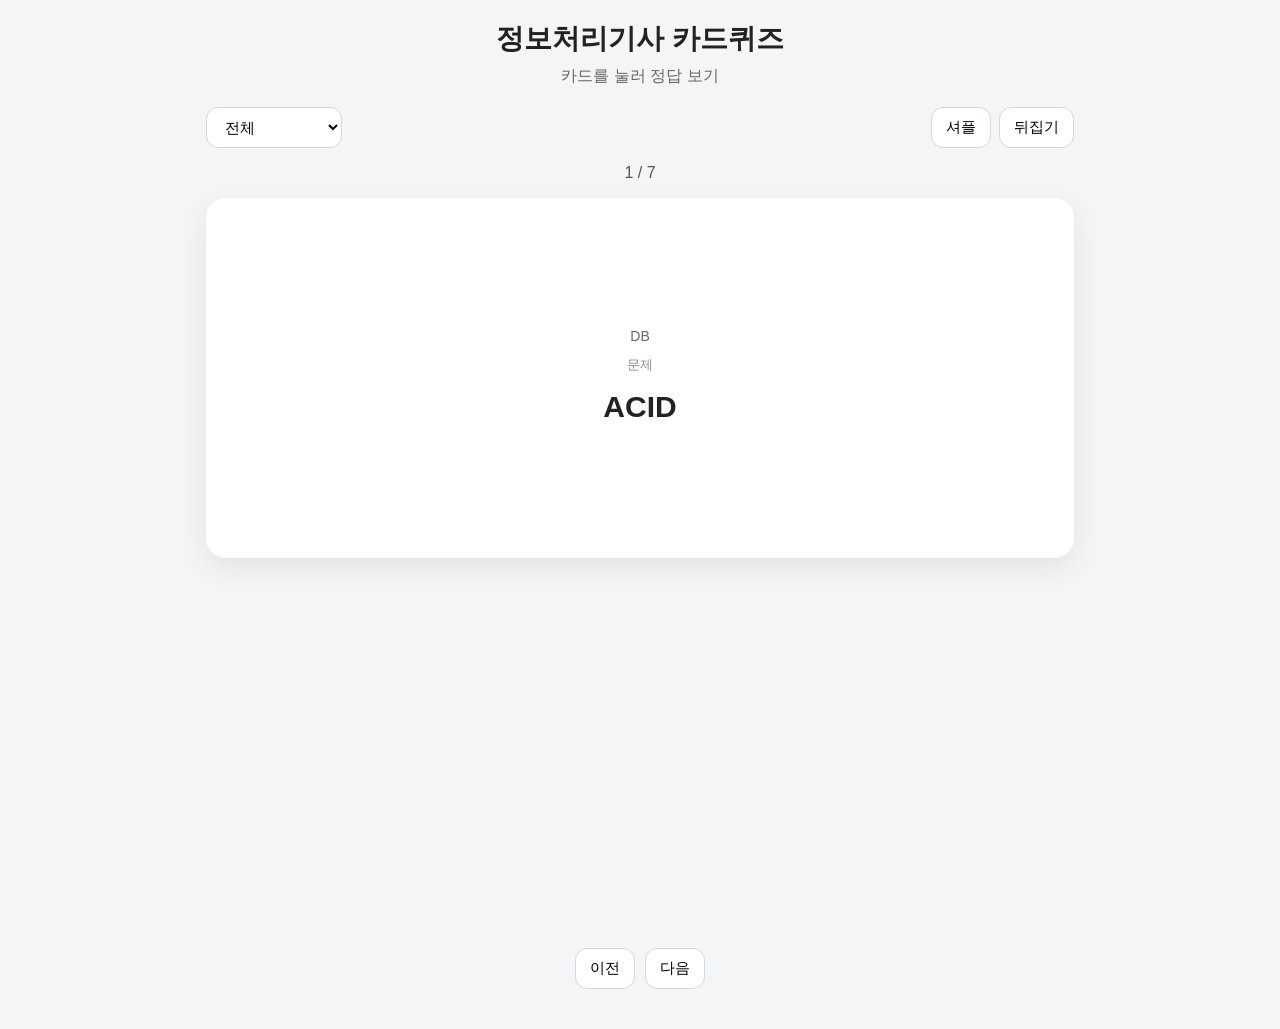
==== index.html @ 66d06553 "Initial commit" ====
<!DOCTYPE html>
<html lang="ko">
<head>
  <meta charset="UTF-8" />
  <meta name="viewport" content="width=device-width, initial-scale=1.0" />
  <title>정보처리기사 카드퀴즈</title>
  <link rel="stylesheet" href="style.css" />
</head>
<body>
<div class="app">
  <header class="header">
    <h1>정보처리기사 카드퀴즈</h1>
    <p>카드를 눌러 정답 보기</p>
  </header>

  <section class="toolbar">
    <select id="subjectFilter">
      <option value="전체">전체</option>
    </select>

    <div class="toolbar-buttons">
      <button id="shuffleBtn">셔플</button>
      <button id="flipBtn">뒤집기</button>
    </div>
  </section>

  <section class="status">
    <span id="cardInfo">0 / 0</span>
  </section>

  <section class="card-section">
    <div class="flashcard" id="flashCard">
      <div class="card-face card-front">
        <div class="card-subject" id="frontSubject">과목</div>
        <div class="card-label">문제</div>
        <div class="card-text" id="frontText">카드를 불러오는 중입니다</div>
      </div>

      <div class="card-face card-back">
        <div class="card-subject">정답</div>
        <div class="card-label">답</div>
        <div class="card-text" id="backText">잠시만 기다려주세요</div>
      </div>
    </div>
  </section>

  <section class="controls">
    <button id="prevBtn">이전</button>
    <button id="nextBtn">다음</button>
  </section>
</div>

<script src="app.js"></script>
</body>
</html>
---- style.css ----
* {
  box-sizing: border-box;
}

body {
  margin: 0;
  font-family: Arial, sans-serif;
  background: #f3f5f7;
  color: #222;
}

.app {
  width: 100%;
  max-width: 900px;
  margin: 0 auto;
  padding: 20px 16px 40px;
}

.header {
  text-align: center;
  margin-bottom: 20px;
}

.header h1 {
  margin: 0 0 8px;
  font-size: 28px;
}

.header p {
  margin: 0;
  color: #666;
}

.toolbar {
  display: flex;
  justify-content: space-between;
  gap: 12px;
  flex-wrap: wrap;
  margin-bottom: 16px;
}

.toolbar-buttons {
  display: flex;
  gap: 8px;
  flex-wrap: wrap;
}

select,
button {
  border: 1px solid #d0d7de;
  background: #fff;
  border-radius: 12px;
  padding: 10px 14px;
  font-size: 15px;
  cursor: pointer;
}

button:hover,
select:hover {
  background: #f9fafb;
}

.status {
  text-align: center;
  margin-bottom: 16px;
  color: #555;
}

.card-section {
  perspective: 1000px;
}

.flashcard {
  position: relative;
  width: 100%;
  min-height: 360px;
  transform-style: preserve-3d;
  transition: transform 0.5s;
  cursor: pointer;
}

.flashcard.flipped {
  transform: rotateY(180deg);
}

.card-face {
  position: absolute;
  inset: 0;
  backface-visibility: hidden;
  border-radius: 20px;
  padding: 24px;
  background: #fff;
  box-shadow: 0 10px 30px rgba(0, 0, 0, 0.08);
  display: flex;
  flex-direction: column;
  justify-content: center;
  align-items: center;
  text-align: center;
}

.card-back {
  transform: rotateY(180deg);
  background: #fffbe8;
}

.card-subject {
  font-size: 14px;
  color: #666;
  margin-bottom: 12px;
}

.card-label {
  font-size: 13px;
  color: #888;
  margin-bottom: 10px;
}

.card-text {
  font-size: 30px;
  font-weight: bold;
  line-height: 1.5;
  white-space: pre-line;
  word-break: keep-all;
}

.controls {
  display: flex;
  justify-content: center;
  gap: 10px;
  margin-top: 390px;
  flex-wrap: wrap;
}

/* 태블릿 */
@media (max-width: 768px) {
  .header h1 {
    font-size: 24px;
  }

  .flashcard {
    min-height: 320px;
  }

  .card-text {
    font-size: 24px;
  }

  .controls {
    margin-top: 350px;
  }
}

/* 모바일 */
@media (max-width: 480px) {
  .app {
    padding: 16px 12px 30px;
  }

  .toolbar {
    flex-direction: column;
  }

  .toolbar-buttons {
    width: 100%;
  }

  .toolbar-buttons button,
  select {
    width: 100%;
  }

  .flashcard {
    min-height: 280px;
  }

  .card-face {
    padding: 18px;
  }

  .card-text {
    font-size: 20px;
  }

  .controls {
    margin-top: 310px;
  }

  .controls button {
    flex: 1;
    min-width: 120px;
  }
}
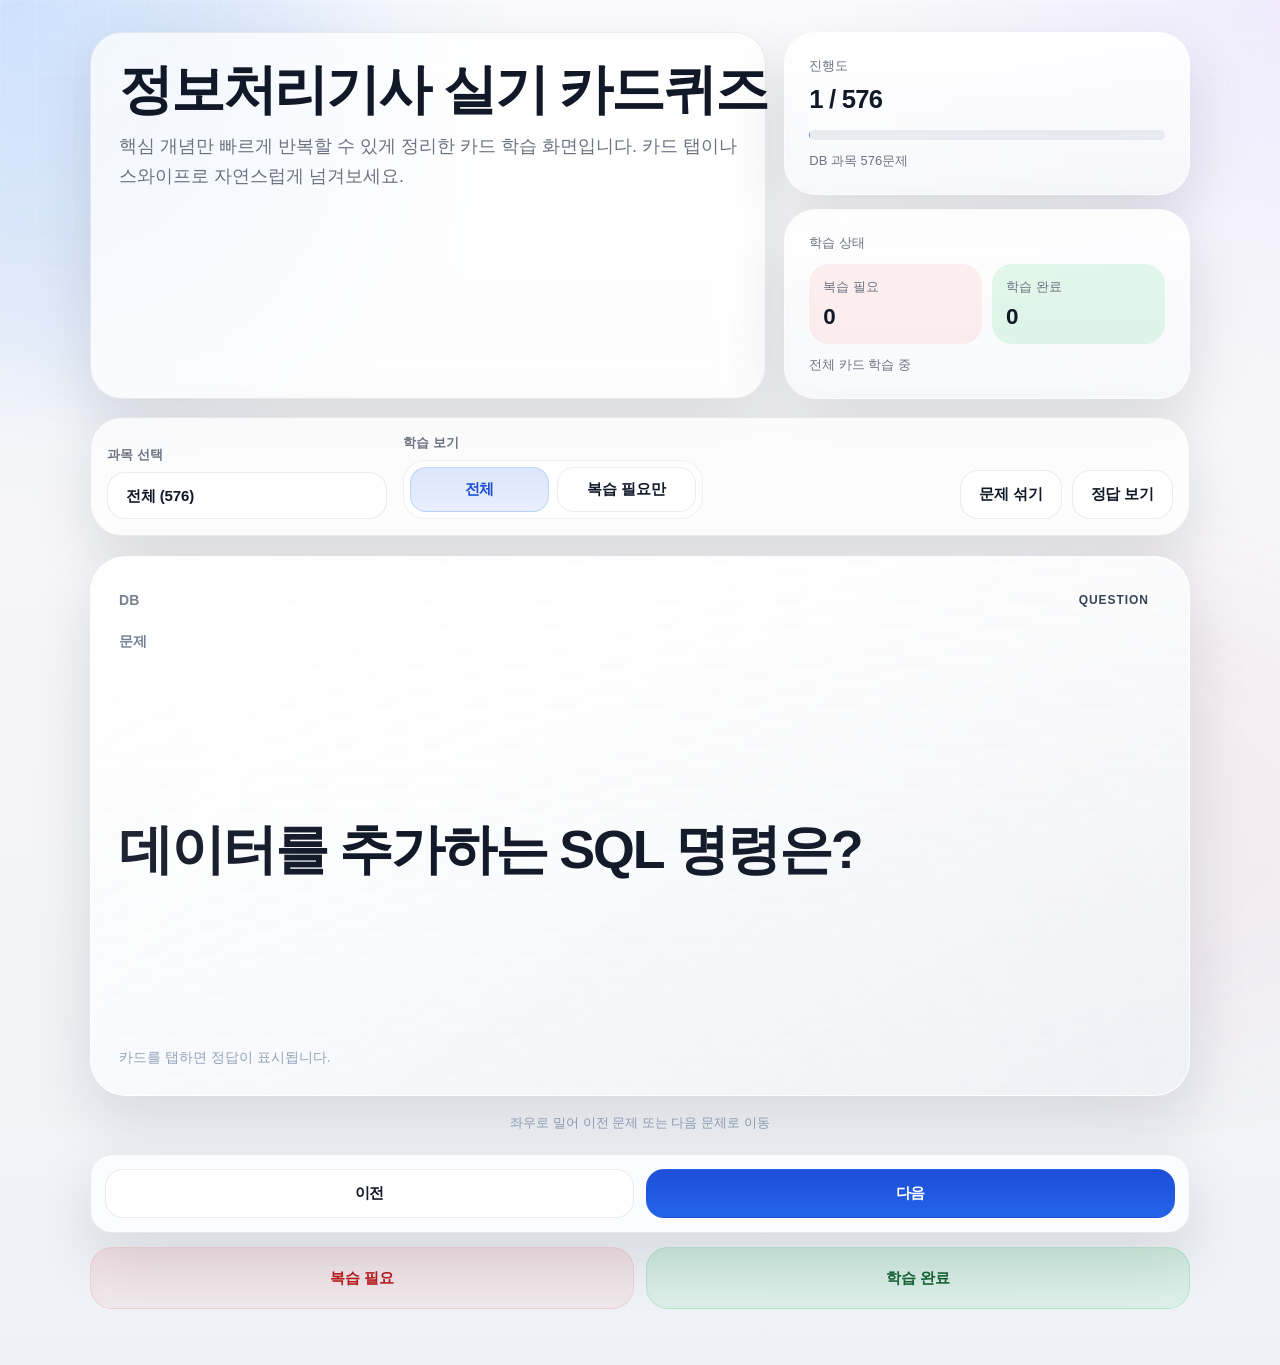
==== commit 70ee9188: "정보처리기사 실기 카드퀴즈 UI 개선 및 과목별 학습 데이터 추가 - 카드형 학습 UI를 태블릿/모바일 중심으로 리디자인 - 진행도, 복습 필요/학습 완료, 학습 보기 전환 기능 " ====
--- a/index.html
+++ b/index.html
@@ -3,53 +3,126 @@
 <head>
   <meta charset="UTF-8" />
   <meta name="viewport" content="width=device-width, initial-scale=1.0" />
-  <title>정보처리기사 카드퀴즈</title>
-  <link rel="stylesheet" href="style.css" />
+  <meta name="description" content="정보처리기사 실기 이론을 과목별 퀴즈카드로 반복 학습하는 개인용 암기 앱입니다. DB, 네트워크/OS, SW개발, SW설계, 보안/신기술 카드를 빠르게 넘기며 복습할 수 있습니다." />
+  <meta name="robots" content="index, follow" />
+  <meta name="format-detection" content="telephone=no" />
+  <meta name="theme-color" content="#f5f5f7" />
+  <meta property="og:locale" content="ko_KR" />
+  <meta property="og:type" content="website" />
+  <meta property="og:title" content="정보처리기사 실기 카드퀴즈" />
+  <meta property="og:description" content="정보처리기사 실기 이론을 과목별 퀴즈카드로 반복 학습하는 개인용 암기 앱입니다." />
+  <meta property="og:image" content="icon.png" />
+  <meta property="og:image:alt" content="정보처리기사 실기 카드퀴즈 아이콘" />
+  <meta name="twitter:card" content="summary" />
+  <meta name="twitter:title" content="정보처리기사 실기 카드퀴즈" />
+  <meta name="twitter:description" content="과목별 퀴즈카드로 정보처리기사 실기 이론을 반복 학습하는 암기 앱" />
+  <meta name="twitter:image" content="icon.png" />
+  <title>정보처리기사 실기 카드퀴즈</title>
+  <link rel="icon" href="icon.svg" type="image/svg+xml" />
+  <link rel="shortcut icon" href="favicon.ico" />
+  <link rel="apple-touch-icon" href="icon.png" />
+  <link rel="manifest" href="site.webmanifest" />
+  <link rel="stylesheet" href="css/style.css" />
 </head>
 <body>
-<div class="app">
-  <header class="header">
-    <h1>정보처리기사 카드퀴즈</h1>
-    <p>카드를 눌러 정답 보기</p>
-  </header>
+  <div class="page-glow page-glow-left" aria-hidden="true"></div>
+  <div class="page-glow page-glow-right" aria-hidden="true"></div>
 
-  <section class="toolbar">
-    <select id="subjectFilter">
-      <option value="전체">전체</option>
-    </select>
+  <div class="app-shell">
+    <div class="app">
+      <header class="hero">
+        <div class="hero-copy">
+          <h1>정보처리기사 실기 카드퀴즈</h1>
+          <p>핵심 개념만 빠르게 반복할 수 있게 정리한 카드 학습 화면입니다. 카드 탭이나 스와이프로 자연스럽게 넘겨보세요.</p>
+        </div>
 
-    <div class="toolbar-buttons">
-      <button id="shuffleBtn">셔플</button>
-      <button id="flipBtn">뒤집기</button>
+        <div class="hero-meta">
+          <div class="meta-card">
+            <span class="meta-label">진행도</span>
+            <strong id="cardInfo" aria-live="polite">0 / 0</strong>
+            <div class="progress-track" aria-hidden="true">
+              <div class="progress-fill" id="progressFill"></div>
+            </div>
+            <span class="meta-footnote" id="progressText" aria-live="polite">카드를 불러오는 중</span>
+          </div>
+          <div class="meta-card meta-card-stats">
+            <span class="meta-label">학습 상태</span>
+            <div class="stat-row">
+              <div class="stat-pill stat-pill-review">
+                <span>복습 필요</span>
+                <strong id="reviewCount">0</strong>
+              </div>
+              <div class="stat-pill stat-pill-known">
+                <span>학습 완료</span>
+                <strong id="knownCount">0</strong>
+              </div>
+            </div>
+            <span class="meta-footnote" id="studyModeText" aria-live="polite">전체 카드 학습 중</span>
+          </div>
+        </div>
+      </header>
+
+      <section class="toolbar-panel">
+        <div class="toolbar">
+          <label class="field">
+            <span class="field-label">과목 선택</span>
+            <select id="subjectFilter" aria-label="과목 선택">
+              <option value="전체">전체</option>
+            </select>
+          </label>
+
+          <div class="field field-mode">
+            <span class="field-label">학습 보기</span>
+            <div class="mode-switch" id="modeSwitch">
+              <button class="mode-btn is-active" type="button" data-mode="all" aria-pressed="true">전체</button>
+              <button class="mode-btn" type="button" data-mode="review" aria-pressed="false">복습 필요만</button>
+            </div>
+          </div>
+
+          <div class="toolbar-buttons">
+            <button id="shuffleBtn" type="button">문제 섞기</button>
+            <button id="flipBtn" type="button" aria-pressed="false">정답 보기</button>
+          </div>
+        </div>
+      </section>
+
+      <section class="card-section">
+        <div class="flashcard" id="flashCard" tabindex="0" aria-label="퀴즈 카드">
+          <div class="card-face card-front">
+            <div class="card-topline">
+              <div class="card-subject" id="frontSubject">과목</div>
+              <div class="card-chip">Question</div>
+            </div>
+            <div class="card-label">문제</div>
+            <div class="card-text" id="frontText">카드를 불러오는 중입니다</div>
+            <div class="card-hint">카드를 탭하면 정답이 표시됩니다.</div>
+          </div>
+
+          <div class="card-face card-back">
+            <div class="card-topline">
+              <div class="card-subject">정답 확인</div>
+              <div class="card-chip">Answer</div>
+            </div>
+            <div class="card-label">답</div>
+            <div class="card-text" id="backText">잠시만 기다려주세요</div>
+            <div class="card-hint">다시 탭하면 문제로 돌아갑니다.</div>
+          </div>
+        </div>
+        <div class="gesture-hint">좌우로 밀어 이전 문제 또는 다음 문제로 이동</div>
+      </section>
+
+      <section class="controls">
+        <button id="prevBtn" type="button">이전</button>
+        <button id="nextBtn" type="button">다음</button>
+      </section>
+
+      <section class="study-actions" aria-label="학습 상태 저장">
+        <button id="reviewBtn" class="study-btn study-btn-review" type="button">복습 필요</button>
+        <button id="knownBtn" class="study-btn study-btn-known" type="button">학습 완료</button>
+      </section>
     </div>
-  </section>
+  </div>
 
-  <section class="status">
-    <span id="cardInfo">0 / 0</span>
-  </section>
-
-  <section class="card-section">
-    <div class="flashcard" id="flashCard">
-      <div class="card-face card-front">
-        <div class="card-subject" id="frontSubject">과목</div>
-        <div class="card-label">문제</div>
-        <div class="card-text" id="frontText">카드를 불러오는 중입니다</div>
-      </div>
-
-      <div class="card-face card-back">
-        <div class="card-subject">정답</div>
-        <div class="card-label">답</div>
-        <div class="card-text" id="backText">잠시만 기다려주세요</div>
-      </div>
-    </div>
-  </section>
-
-  <section class="controls">
-    <button id="prevBtn">이전</button>
-    <button id="nextBtn">다음</button>
-  </section>
-</div>
-
-<script src="app.js"></script>
+  <script src="js/app.js"></script>
 </body>
 </html>
--- a/css/style.css
+++ b/css/style.css
@@ -0,0 +1,634 @@
+:root {
+  --bg: #f5f5f7;
+  --panel: rgba(255, 255, 255, 0.72);
+  --panel-border: rgba(15, 23, 42, 0.08);
+  --text: #111827;
+  --muted: #6b7280;
+  --soft: #94a3b8;
+  --accent: #2563eb;
+  --accent-soft: rgba(37, 99, 235, 0.14);
+  --shadow: 0 24px 60px rgba(15, 23, 42, 0.12);
+  --radius-xl: 32px;
+  --radius-lg: 24px;
+  --radius-md: 18px;
+}
+
+* {
+  box-sizing: border-box;
+}
+
+html,
+body {
+  min-height: 100%;
+}
+
+body {
+  margin: 0;
+  font-family: "SF Pro Display", "Pretendard", "Noto Sans KR", sans-serif;
+  color: var(--text);
+  background:
+    radial-gradient(circle at top left, rgba(96, 165, 250, 0.2), transparent 28%),
+    radial-gradient(circle at top right, rgba(167, 139, 250, 0.14), transparent 24%),
+    linear-gradient(180deg, #fbfbfd 0%, var(--bg) 52%, #eef2f7 100%);
+  -webkit-tap-highlight-color: transparent;
+  overscroll-behavior-y: contain;
+}
+
+body::before {
+  content: "";
+  position: fixed;
+  inset: 0;
+  background-image:
+    linear-gradient(rgba(255, 255, 255, 0.45) 1px, transparent 1px),
+    linear-gradient(90deg, rgba(255, 255, 255, 0.45) 1px, transparent 1px);
+  background-size: 36px 36px;
+  mask-image: linear-gradient(180deg, rgba(0, 0, 0, 0.4), transparent 80%);
+  pointer-events: none;
+}
+
+.page-glow {
+  position: fixed;
+  width: 30rem;
+  height: 30rem;
+  border-radius: 50%;
+  filter: blur(60px);
+  opacity: 0.45;
+  pointer-events: none;
+}
+
+.page-glow-left {
+  top: -8rem;
+  left: -10rem;
+  background: rgba(59, 130, 246, 0.18);
+}
+
+.page-glow-right {
+  right: -8rem;
+  bottom: -10rem;
+  background: rgba(244, 114, 182, 0.12);
+}
+
+.app-shell {
+  position: relative;
+  padding:
+    max(32px, env(safe-area-inset-top))
+    max(20px, env(safe-area-inset-right))
+    max(56px, env(safe-area-inset-bottom))
+    max(20px, env(safe-area-inset-left));
+}
+
+.app {
+  width: min(100%, 1100px);
+  margin: 0 auto;
+}
+
+.hero {
+  display: grid;
+  grid-template-columns: minmax(0, 1.5fr) minmax(280px, 0.9fr);
+  gap: 18px;
+  align-items: stretch;
+  margin-bottom: 18px;
+}
+
+.hero-copy,
+.hero-meta,
+.toolbar-panel,
+.card-face,
+.controls {
+  backdrop-filter: blur(22px);
+  -webkit-backdrop-filter: blur(22px);
+}
+
+.hero-copy,
+.toolbar-panel,
+.controls {
+  border: 1px solid var(--panel-border);
+  background: var(--panel);
+  box-shadow: var(--shadow);
+}
+
+.app,
+.app * {
+  -webkit-user-select: none;
+  user-select: none;
+}
+
+.hero-copy {
+  padding: 28px;
+  border-radius: var(--radius-xl);
+}
+
+.hero h1 {
+  margin: 0;
+  font-size: clamp(1.5rem, 4.4vw, 3.4rem);
+  line-height: 1.05;
+  letter-spacing: -0.04em;
+  white-space: nowrap;
+}
+
+.hero p {
+  max-width: 44rem;
+  margin: 14px 0 0;
+  font-size: clamp(1rem, 1.5vw, 1.125rem);
+  line-height: 1.65;
+  color: var(--muted);
+}
+
+.hero-meta {
+  display: grid;
+  gap: 14px;
+}
+
+.meta-card {
+  display: flex;
+  flex-direction: column;
+  justify-content: center;
+  min-height: 118px;
+  padding: 24px;
+  border-radius: var(--radius-xl);
+  border: 1px solid rgba(255, 255, 255, 0.55);
+  background: linear-gradient(180deg, rgba(255, 255, 255, 0.88), rgba(248, 250, 252, 0.62));
+  box-shadow: var(--shadow);
+}
+
+.meta-label {
+  margin-bottom: 10px;
+  font-size: 13px;
+  color: var(--muted);
+}
+
+.meta-card strong {
+  font-size: clamp(1.2rem, 2vw, 1.9rem);
+  letter-spacing: -0.03em;
+}
+
+.progress-track {
+  width: 100%;
+  height: 10px;
+  margin-top: 16px;
+  overflow: hidden;
+  border-radius: 999px;
+  background: rgba(148, 163, 184, 0.18);
+}
+
+.progress-fill {
+  width: 0;
+  height: 100%;
+  border-radius: inherit;
+  background: linear-gradient(90deg, #60a5fa, #2563eb);
+  transition: width 0.28s ease;
+}
+
+.meta-footnote {
+  margin-top: 12px;
+  font-size: 13px;
+  color: var(--muted);
+}
+
+.meta-card-stats {
+  justify-content: space-between;
+}
+
+.stat-row {
+  display: grid;
+  grid-template-columns: repeat(2, minmax(0, 1fr));
+  gap: 10px;
+  margin-top: 2px;
+}
+
+.stat-pill {
+  display: flex;
+  flex-direction: column;
+  gap: 8px;
+  padding: 14px;
+  border-radius: 20px;
+}
+
+.stat-pill span {
+  font-size: 13px;
+  color: var(--muted);
+}
+
+.stat-pill strong {
+  font-size: 1.4rem;
+  letter-spacing: -0.03em;
+}
+
+.stat-pill-review {
+  background: rgba(248, 113, 113, 0.1);
+}
+
+.stat-pill-known {
+  background: rgba(34, 197, 94, 0.12);
+}
+
+.toolbar-panel {
+  margin-bottom: 20px;
+  padding: 16px;
+  border-radius: var(--radius-xl);
+}
+
+.toolbar {
+  display: flex;
+  justify-content: space-between;
+  align-items: end;
+  gap: 16px;
+  flex-wrap: wrap;
+}
+
+.field {
+  display: flex;
+  flex-direction: column;
+  gap: 8px;
+  min-width: min(100%, 280px);
+}
+
+.field-mode {
+  min-width: min(100%, 300px);
+}
+
+.field-label {
+  font-size: 13px;
+  font-weight: 600;
+  color: var(--muted);
+}
+
+.toolbar-buttons {
+  display: flex;
+  gap: 10px;
+  flex-wrap: wrap;
+  flex: 1;
+  justify-content: flex-end;
+}
+
+.mode-switch {
+  display: grid;
+  grid-template-columns: repeat(2, minmax(0, 1fr));
+  gap: 8px;
+  padding: 6px;
+  border: 1px solid rgba(15, 23, 42, 0.06);
+  border-radius: 22px;
+  background: rgba(255, 255, 255, 0.7);
+}
+
+.mode-btn {
+  min-width: 0;
+  padding: 12px 14px;
+  border-radius: 16px;
+  background: transparent;
+  box-shadow: none;
+}
+
+.mode-btn.is-active {
+  background: linear-gradient(180deg, rgba(37, 99, 235, 0.16), rgba(37, 99, 235, 0.1));
+  border-color: rgba(37, 99, 235, 0.18);
+  color: #1d4ed8;
+}
+
+select,
+button {
+  appearance: none;
+  border: 1px solid rgba(15, 23, 42, 0.08);
+  background: rgba(255, 255, 255, 0.84);
+  color: var(--text);
+  border-radius: 18px;
+  padding: 14px 18px;
+  font-size: 15px;
+  font-weight: 600;
+  letter-spacing: -0.01em;
+  cursor: pointer;
+  transition:
+    transform 0.2s ease,
+    box-shadow 0.2s ease,
+    background-color 0.2s ease,
+    border-color 0.2s ease;
+}
+
+select {
+  min-width: 220px;
+}
+
+button:hover,
+select:hover {
+  transform: translateY(-1px);
+  box-shadow: 0 14px 28px rgba(15, 23, 42, 0.08);
+}
+
+button:active,
+select:active {
+  transform: translateY(0);
+}
+
+button:disabled,
+select:disabled {
+  opacity: 0.48;
+  cursor: default;
+  transform: none;
+  box-shadow: none;
+}
+
+button:focus-visible,
+select:focus-visible,
+.flashcard:focus-visible {
+  outline: 3px solid var(--accent-soft);
+  outline-offset: 3px;
+}
+
+.card-section {
+  perspective: 1600px;
+}
+
+.flashcard {
+  position: relative;
+  min-height: 540px;
+  transform-style: preserve-3d;
+  transition: transform 0.7s cubic-bezier(0.22, 1, 0.36, 1);
+  cursor: pointer;
+  touch-action: pan-y;
+}
+
+.flashcard.flipped {
+  transform: rotateY(180deg);
+}
+
+.card-face {
+  position: absolute;
+  inset: 0;
+  display: flex;
+  flex-direction: column;
+  justify-content: space-between;
+  gap: 18px;
+  padding: 28px;
+  border-radius: calc(var(--radius-xl) + 4px);
+  backface-visibility: hidden;
+  border: 1px solid rgba(255, 255, 255, 0.7);
+  box-shadow: var(--shadow);
+  background:
+    linear-gradient(180deg, rgba(255, 255, 255, 0.92), rgba(248, 250, 252, 0.76)),
+    linear-gradient(135deg, rgba(255, 255, 255, 0.85), rgba(226, 232, 240, 0.28));
+  text-align: left;
+}
+
+.card-front::after,
+.card-back::after {
+  content: "";
+  position: absolute;
+  inset: 0;
+  border-radius: inherit;
+  background: linear-gradient(135deg, rgba(255, 255, 255, 0.12), transparent 35%, rgba(148, 163, 184, 0.08));
+  pointer-events: none;
+}
+
+.card-back {
+  transform: rotateY(180deg);
+  background:
+    linear-gradient(180deg, rgba(255, 253, 245, 0.96), rgba(255, 247, 237, 0.76)),
+    linear-gradient(135deg, rgba(255, 255, 255, 0.82), rgba(251, 191, 36, 0.08));
+}
+
+.card-topline {
+  display: flex;
+  justify-content: space-between;
+  align-items: center;
+  gap: 12px;
+}
+
+.card-subject {
+  max-width: 70%;
+  font-size: 14px;
+  font-weight: 700;
+  color: var(--muted);
+  letter-spacing: 0.01em;
+}
+
+.card-chip {
+  padding: 8px 12px;
+  border-radius: 999px;
+  background: rgba(255, 255, 255, 0.72);
+  color: #334155;
+  font-size: 12px;
+  font-weight: 700;
+  letter-spacing: 0.08em;
+  text-transform: uppercase;
+}
+
+.card-label {
+  font-size: 14px;
+  font-weight: 700;
+  color: #64748b;
+}
+
+.card-text {
+  flex: 1;
+  display: flex;
+  align-items: center;
+  font-size: clamp(2rem, 4.2vw, 3.6rem);
+  font-weight: 700;
+  line-height: 1.25;
+  letter-spacing: -0.04em;
+  white-space: pre-line;
+  word-break: keep-all;
+  overflow: auto;
+  scrollbar-width: thin;
+}
+
+.card-text.is-medium {
+  font-size: clamp(1.7rem, 3.2vw, 2.7rem);
+  line-height: 1.35;
+}
+
+.card-text.is-small {
+  font-size: clamp(1.25rem, 2.6vw, 2rem);
+  line-height: 1.5;
+}
+
+.card-hint {
+  font-size: 14px;
+  color: var(--soft);
+}
+
+.gesture-hint {
+  margin-top: 18px;
+  text-align: center;
+  font-size: 13px;
+  color: var(--soft);
+}
+
+.controls {
+  display: flex;
+  justify-content: center;
+  gap: 12px;
+  margin-top: 22px;
+  padding: 14px;
+  border-radius: 22px;
+  flex-wrap: wrap;
+}
+
+.controls button {
+  min-width: 140px;
+  flex: 1 1 0;
+}
+
+.study-actions {
+  display: grid;
+  grid-template-columns: repeat(2, minmax(0, 1fr));
+  gap: 12px;
+  margin-top: 14px;
+}
+
+.study-btn {
+  min-height: 62px;
+  border-radius: 22px;
+}
+
+.study-btn-review {
+  background: linear-gradient(180deg, rgba(248, 113, 113, 0.14), rgba(248, 113, 113, 0.08));
+  border-color: rgba(248, 113, 113, 0.18);
+  color: #b91c1c;
+}
+
+.study-btn-known {
+  background: linear-gradient(180deg, rgba(34, 197, 94, 0.16), rgba(34, 197, 94, 0.08));
+  border-color: rgba(34, 197, 94, 0.18);
+  color: #166534;
+}
+
+.study-btn:disabled {
+  color: var(--muted);
+}
+
+#nextBtn {
+  background: linear-gradient(180deg, #1d4ed8, #2563eb);
+  border-color: transparent;
+  color: #fff;
+}
+
+#nextBtn:hover {
+  box-shadow: 0 16px 30px rgba(37, 99, 235, 0.28);
+}
+
+@media (max-width: 960px) {
+  .hero {
+    grid-template-columns: 1fr;
+  }
+
+  .flashcard {
+    min-height: 500px;
+  }
+}
+
+@media (max-width: 720px) {
+  .app-shell {
+    padding:
+      max(18px, env(safe-area-inset-top))
+      max(14px, env(safe-area-inset-right))
+      max(36px, env(safe-area-inset-bottom))
+      max(14px, env(safe-area-inset-left));
+  }
+
+  .hero-copy,
+  .meta-card,
+  .toolbar-panel,
+  .card-face,
+  .controls {
+    border-radius: 24px;
+  }
+
+  .hero-copy {
+    padding: 22px;
+  }
+
+  .stat-row {
+    grid-template-columns: 1fr;
+  }
+
+  .toolbar {
+    flex-direction: column;
+    align-items: stretch;
+  }
+
+  .field,
+  select {
+    width: 100%;
+  }
+
+  .toolbar-buttons {
+    display: grid;
+    grid-template-columns: repeat(2, minmax(0, 1fr));
+    width: 100%;
+    justify-content: stretch;
+  }
+
+  .toolbar-buttons button {
+    width: 100%;
+    min-width: 0;
+  }
+
+  .flashcard {
+    min-height: 460px;
+  }
+
+  .card-face {
+    padding: 22px;
+  }
+
+  .card-topline {
+    align-items: flex-start;
+    flex-direction: column;
+  }
+
+  .card-subject {
+    max-width: 100%;
+  }
+
+  .card-text {
+    font-size: clamp(1.7rem, 8vw, 2.5rem);
+  }
+
+  .controls {
+    display: grid;
+    grid-template-columns: repeat(2, minmax(0, 1fr));
+  }
+
+  .study-actions button {
+    width: 100%;
+  }
+}
+
+@media (max-width: 420px) {
+  .hero h1 {
+    font-size: clamp(1.3rem, 6.2vw, 1.8rem);
+  }
+
+  .hero p,
+  .card-hint,
+  .gesture-hint {
+    font-size: 13px;
+  }
+
+  .flashcard {
+    min-height: 400px;
+  }
+
+  .card-face {
+    padding: 18px;
+  }
+
+  .stat-row,
+  .toolbar-buttons,
+  .controls,
+  .study-actions {
+    grid-template-columns: repeat(2, minmax(0, 1fr));
+  }
+}
+
+@media (prefers-reduced-motion: reduce) {
+  *,
+  *::before,
+  *::after {
+    scroll-behavior: auto;
+    animation-duration: 0.01ms !important;
+    animation-iteration-count: 1 !important;
+    transition-duration: 0.01ms !important;
+  }
+}
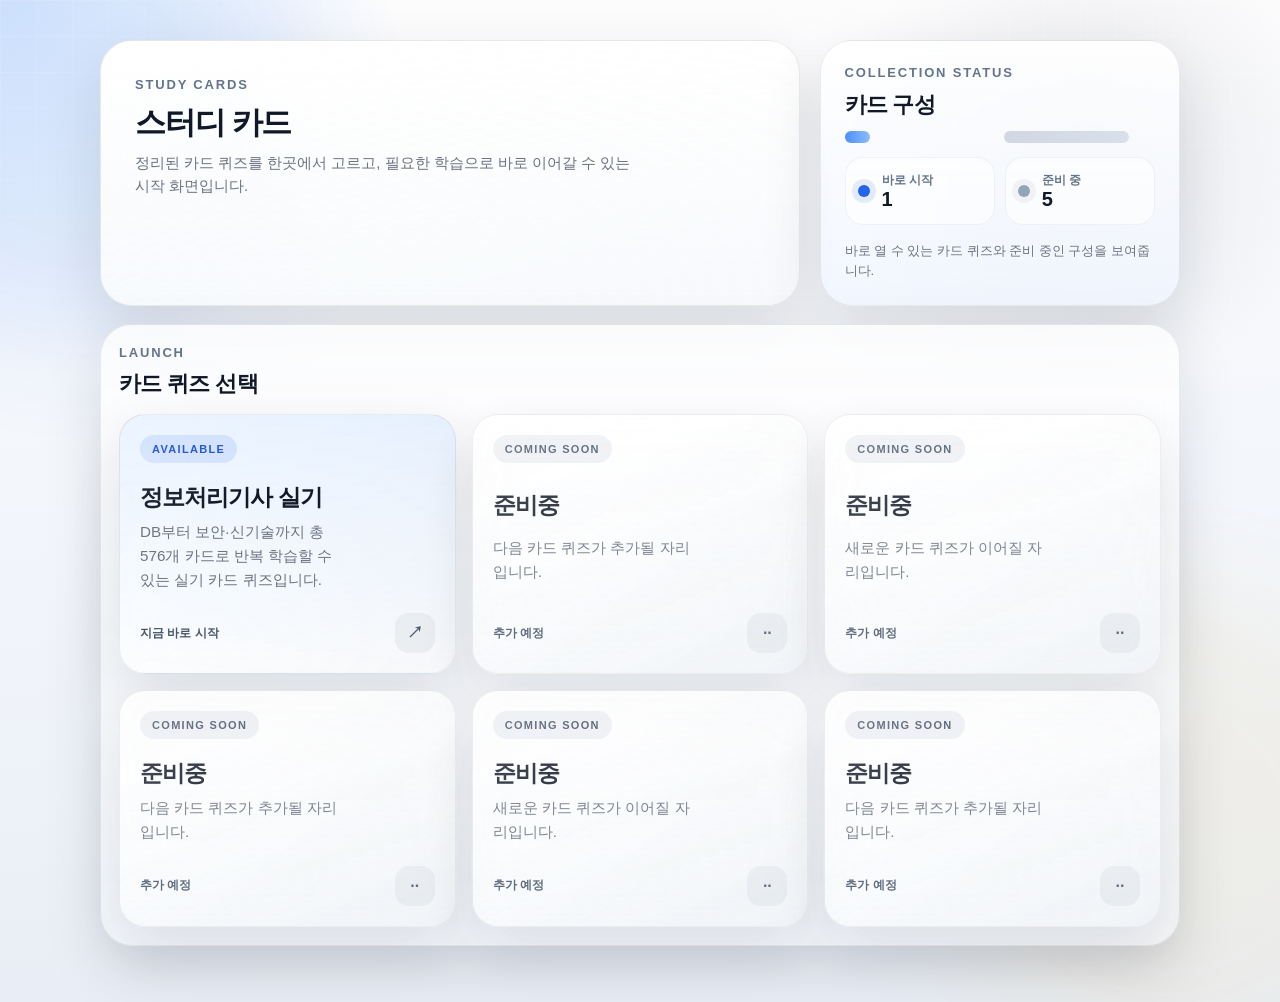
==== commit ae98897b: "카드퀴즈 홈 화면 추가 및 멀티 퀴즈 확장 구조 정리 - 루트 진입점을 카드퀴즈 홈 화면으로 변경 - 정보처리기사 실기 카드퀴즈를 개별 퀴즈 페이지로 분리 - 공용 카드 UI 및 " ====
--- a/index.html
+++ b/index.html
@@ -3,126 +3,84 @@
 <head>
   <meta charset="UTF-8" />
   <meta name="viewport" content="width=device-width, initial-scale=1.0" />
-  <meta name="description" content="정보처리기사 실기 이론을 과목별 퀴즈카드로 반복 학습하는 개인용 암기 앱입니다. DB, 네트워크/OS, SW개발, SW설계, 보안/신기술 카드를 빠르게 넘기며 복습할 수 있습니다." />
+  <meta name="description" content="과목별 카드 퀴즈를 한곳에서 모아보는 학습용 카드 퀴즈 아카이브입니다. 현재는 정보처리기사 실기 카드 퀴즈를 바로 시작할 수 있습니다." />
   <meta name="robots" content="index, follow" />
   <meta name="format-detection" content="telephone=no" />
   <meta name="theme-color" content="#f5f5f7" />
   <meta property="og:locale" content="ko_KR" />
   <meta property="og:type" content="website" />
-  <meta property="og:title" content="정보처리기사 실기 카드퀴즈" />
-  <meta property="og:description" content="정보처리기사 실기 이론을 과목별 퀴즈카드로 반복 학습하는 개인용 암기 앱입니다." />
-  <meta property="og:image" content="icon.png" />
-  <meta property="og:image:alt" content="정보처리기사 실기 카드퀴즈 아이콘" />
+  <meta property="og:title" content="스터디 카드 아카이브" />
+  <meta property="og:description" content="카드 퀴즈를 과목별로 모아두고 태블릿과 모바일에서 가볍게 학습할 수 있는 런처 홈입니다." />
+  <meta property="og:image" content="og-image.png?v=1" />
+  <meta property="og:image:alt" content="스터디 카드 아카이브 공유 이미지" />
   <meta name="twitter:card" content="summary" />
-  <meta name="twitter:title" content="정보처리기사 실기 카드퀴즈" />
-  <meta name="twitter:description" content="과목별 퀴즈카드로 정보처리기사 실기 이론을 반복 학습하는 암기 앱" />
-  <meta name="twitter:image" content="icon.png" />
-  <title>정보처리기사 실기 카드퀴즈</title>
-  <link rel="icon" href="icon.svg" type="image/svg+xml" />
-  <link rel="shortcut icon" href="favicon.ico" />
-  <link rel="apple-touch-icon" href="icon.png" />
-  <link rel="manifest" href="site.webmanifest" />
-  <link rel="stylesheet" href="css/style.css" />
+  <meta name="twitter:title" content="스터디 카드 아카이브" />
+  <meta name="twitter:description" content="과목별 카드 퀴즈를 모아두고 바로 진입할 수 있는 학습용 홈입니다." />
+  <meta name="twitter:image" content="og-image.png?v=1" />
+  <title>스터디 카드 아카이브</title>
+  <link rel="icon" href="icon.svg?v=2" type="image/svg+xml" />
+  <link rel="apple-touch-icon" href="icon.png?v=2" />
+  <link rel="stylesheet" href="css/home.css" />
 </head>
 <body>
   <div class="page-glow page-glow-left" aria-hidden="true"></div>
   <div class="page-glow page-glow-right" aria-hidden="true"></div>
 
-  <div class="app-shell">
-    <div class="app">
-      <header class="hero">
-        <div class="hero-copy">
-          <h1>정보처리기사 실기 카드퀴즈</h1>
-          <p>핵심 개념만 빠르게 반복할 수 있게 정리한 카드 학습 화면입니다. 카드 탭이나 스와이프로 자연스럽게 넘겨보세요.</p>
-        </div>
+  <main class="landing-shell">
+    <section class="landing-hero">
+      <div class="hero-copy">
+        <span class="eyebrow">Study Cards</span>
+        <h1>스터디 카드</h1>
+        <p>정리된 카드 퀴즈를 한곳에서 고르고, 필요한 학습으로 바로 이어갈 수 있는 시작 화면입니다.</p>
+      </div>
 
-        <div class="hero-meta">
-          <div class="meta-card">
-            <span class="meta-label">진행도</span>
-            <strong id="cardInfo" aria-live="polite">0 / 0</strong>
-            <div class="progress-track" aria-hidden="true">
-              <div class="progress-fill" id="progressFill"></div>
-            </div>
-            <span class="meta-footnote" id="progressText" aria-live="polite">카드를 불러오는 중</span>
-          </div>
-          <div class="meta-card meta-card-stats">
-            <span class="meta-label">학습 상태</span>
-            <div class="stat-row">
-              <div class="stat-pill stat-pill-review">
-                <span>복습 필요</span>
-                <strong id="reviewCount">0</strong>
-              </div>
-              <div class="stat-pill stat-pill-known">
-                <span>학습 완료</span>
-                <strong id="knownCount">0</strong>
-              </div>
-            </div>
-            <span class="meta-footnote" id="studyModeText" aria-live="polite">전체 카드 학습 중</span>
+      <aside class="hero-panel">
+        <span class="panel-label">Collection Status</span>
+        <div class="status-display">
+          <strong id="catalogSummary">불러오는 중</strong>
+          <div class="status-strip" aria-hidden="true">
+            <span class="status-segment status-segment-live" id="liveSegment"></span>
+            <span class="status-segment status-segment-soon" id="soonSegment"></span>
           </div>
         </div>
-      </header>
-
-      <section class="toolbar-panel">
-        <div class="toolbar">
-          <label class="field">
-            <span class="field-label">과목 선택</span>
-            <select id="subjectFilter" aria-label="과목 선택">
-              <option value="전체">전체</option>
-            </select>
-          </label>
-
-          <div class="field field-mode">
-            <span class="field-label">학습 보기</span>
-            <div class="mode-switch" id="modeSwitch">
-              <button class="mode-btn is-active" type="button" data-mode="all" aria-pressed="true">전체</button>
-              <button class="mode-btn" type="button" data-mode="review" aria-pressed="false">복습 필요만</button>
+        <div class="status-metrics">
+          <div class="status-metric status-metric-live">
+            <span class="status-dot" aria-hidden="true"></span>
+            <div>
+              <small>바로 시작</small>
+              <strong id="liveCount">0</strong>
             </div>
           </div>
-
-          <div class="toolbar-buttons">
-            <button id="shuffleBtn" type="button">문제 섞기</button>
-            <button id="flipBtn" type="button" aria-pressed="false">정답 보기</button>
+          <div class="status-metric status-metric-soon">
+            <span class="status-dot" aria-hidden="true"></span>
+            <div>
+              <small>준비 중</small>
+              <strong id="soonCount">0</strong>
+            </div>
           </div>
         </div>
-      </section>
+        <p id="catalogDescription">현재 열 수 있는 덱과 준비 중인 덱을 보여줍니다.</p>
+      </aside>
+    </section>
 
-      <section class="card-section">
-        <div class="flashcard" id="flashCard" tabindex="0" aria-label="퀴즈 카드">
-          <div class="card-face card-front">
-            <div class="card-topline">
-              <div class="card-subject" id="frontSubject">과목</div>
-              <div class="card-chip">Question</div>
-            </div>
-            <div class="card-label">문제</div>
-            <div class="card-text" id="frontText">카드를 불러오는 중입니다</div>
-            <div class="card-hint">카드를 탭하면 정답이 표시됩니다.</div>
-          </div>
+    <section class="launcher-section" aria-labelledby="launcherTitle">
+      <div class="section-head">
+        <div>
+          <span class="section-kicker">Launch</span>
+          <h2 id="launcherTitle">카드 퀴즈 선택</h2>
+        </div>
+      </div>
 
-          <div class="card-face card-back">
-            <div class="card-topline">
-              <div class="card-subject">정답 확인</div>
-              <div class="card-chip">Answer</div>
-            </div>
-            <div class="card-label">답</div>
-            <div class="card-text" id="backText">잠시만 기다려주세요</div>
-            <div class="card-hint">다시 탭하면 문제로 돌아갑니다.</div>
-          </div>
-        </div>
-        <div class="gesture-hint">좌우로 밀어 이전 문제 또는 다음 문제로 이동</div>
-      </section>
+      <div class="quiz-grid" id="quizGrid">
+        <article class="quiz-card quiz-card-loading">
+          <span class="quiz-badge">Loading</span>
+          <h3>카드 목록을 준비하는 중입니다</h3>
+          <p>잠시만 기다리면 학습 덱 버튼이 표시됩니다.</p>
+        </article>
+      </div>
+    </section>
+  </main>
 
-      <section class="controls">
-        <button id="prevBtn" type="button">이전</button>
-        <button id="nextBtn" type="button">다음</button>
-      </section>
-
-      <section class="study-actions" aria-label="학습 상태 저장">
-        <button id="reviewBtn" class="study-btn study-btn-review" type="button">복습 필요</button>
-        <button id="knownBtn" class="study-btn study-btn-known" type="button">학습 완료</button>
-      </section>
-    </div>
-  </div>
-
-  <script src="js/app.js"></script>
+  <script src="js/home.js"></script>
 </body>
 </html>
--- a/css/home.css
+++ b/css/home.css
@@ -0,0 +1,448 @@
+:root {
+  --bg: #f5f5f7;
+  --panel: rgba(255, 255, 255, 0.72);
+  --panel-border: rgba(15, 23, 42, 0.08);
+  --text: #111827;
+  --muted: #6b7280;
+  --soft: #94a3b8;
+  --accent: #2563eb;
+  --accent-strong: #1d4ed8;
+  --accent-soft: rgba(37, 99, 235, 0.14);
+  --shadow: 0 24px 60px rgba(15, 23, 42, 0.12);
+  --radius-xl: 32px;
+  --radius-lg: 24px;
+  --radius-md: 18px;
+}
+
+* {
+  box-sizing: border-box;
+}
+
+html,
+body {
+  min-height: 100%;
+}
+
+body {
+  margin: 0;
+  font-family: "SF Pro Display", "Pretendard", "Noto Sans KR", sans-serif;
+  color: var(--text);
+  background:
+    radial-gradient(circle at top left, rgba(96, 165, 250, 0.22), transparent 24%),
+    radial-gradient(circle at 85% 15%, rgba(15, 23, 42, 0.08), transparent 18%),
+    linear-gradient(180deg, #fcfcfd 0%, #f3f6fb 50%, #e9eef6 100%);
+  -webkit-tap-highlight-color: transparent;
+  overscroll-behavior-y: contain;
+}
+
+body::before {
+  content: "";
+  position: fixed;
+  inset: 0;
+  background-image:
+    linear-gradient(rgba(255, 255, 255, 0.45) 1px, transparent 1px),
+    linear-gradient(90deg, rgba(255, 255, 255, 0.45) 1px, transparent 1px);
+  background-size: 36px 36px;
+  mask-image: linear-gradient(180deg, rgba(0, 0, 0, 0.4), transparent 80%);
+  pointer-events: none;
+}
+
+.page-glow {
+  position: fixed;
+  width: 30rem;
+  height: 30rem;
+  border-radius: 50%;
+  filter: blur(60px);
+  opacity: 0.45;
+  pointer-events: none;
+}
+
+.page-glow-left {
+  top: -8rem;
+  left: -10rem;
+  background: rgba(59, 130, 246, 0.18);
+}
+
+.page-glow-right {
+  right: -8rem;
+  bottom: -10rem;
+  background: rgba(251, 191, 36, 0.14);
+}
+
+.landing-shell {
+  position: relative;
+  width: min(100%, 1120px);
+  margin: 0 auto;
+  padding:
+    max(40px, env(safe-area-inset-top))
+    max(20px, env(safe-area-inset-right))
+    max(56px, env(safe-area-inset-bottom))
+    max(20px, env(safe-area-inset-left));
+}
+
+.landing-hero,
+.hero-copy,
+.hero-panel,
+.launcher-section,
+.quiz-card {
+  backdrop-filter: blur(22px);
+  -webkit-backdrop-filter: blur(22px);
+}
+
+.landing-hero {
+  display: grid;
+  grid-template-columns: minmax(0, 1.65fr) minmax(300px, 0.85fr);
+  gap: 20px;
+  align-items: stretch;
+  margin-bottom: 18px;
+}
+
+.hero-copy,
+.hero-panel,
+.launcher-section,
+.quiz-card {
+  border: 1px solid var(--panel-border);
+  background: var(--panel);
+  box-shadow: var(--shadow);
+}
+
+.hero-copy,
+.hero-panel,
+.launcher-section {
+  border-radius: var(--radius-xl);
+}
+
+.hero-copy {
+  padding: 34px;
+  background:
+    linear-gradient(180deg, rgba(255, 255, 255, 0.92), rgba(248, 250, 252, 0.72)),
+    linear-gradient(135deg, rgba(255, 255, 255, 0.86), rgba(226, 232, 240, 0.24));
+}
+
+.eyebrow,
+.section-kicker,
+.panel-label {
+  display: inline-block;
+  font-size: 13px;
+  font-weight: 700;
+  letter-spacing: 0.14em;
+  text-transform: uppercase;
+  color: #64748b;
+}
+
+.hero-copy h1 {
+  margin: 14px 0 0;
+  font-size: clamp(1.6rem, 2.4vw, 2.2rem);
+  line-height: 1.02;
+  letter-spacing: -0.04em;
+  white-space: nowrap;
+  max-width: none;
+}
+
+.hero-copy p {
+  max-width: 32rem;
+  margin: 14px 0 0;
+  font-size: clamp(0.92rem, 1vw, 0.96rem);
+  line-height: 1.55;
+  color: var(--muted);
+}
+
+.hero-panel {
+  display: flex;
+  flex-direction: column;
+  justify-content: space-between;
+  min-height: 100%;
+  padding: 24px;
+  background:
+    linear-gradient(180deg, rgba(255, 255, 255, 0.9), rgba(240, 245, 255, 0.76));
+  overflow: hidden;
+}
+
+.hero-panel strong {
+  margin-top: 10px;
+  font-size: clamp(1.15rem, 1.7vw, 1.45rem);
+  line-height: 1.15;
+  letter-spacing: -0.035em;
+  max-width: 12ch;
+}
+
+.hero-panel p {
+  margin: 16px 0 0;
+  font-size: 13px;
+  line-height: 1.55;
+  color: var(--muted);
+  max-width: 22rem;
+}
+
+.status-display {
+  margin-top: 12px;
+}
+
+.status-strip {
+  display: grid;
+  grid-template-columns: minmax(0, 1fr) minmax(0, 1fr);
+  gap: 8px;
+  margin-top: 14px;
+}
+
+.status-segment {
+  display: block;
+  height: 12px;
+  border-radius: 999px;
+}
+
+.status-segment-live {
+  background: linear-gradient(90deg, rgba(59, 130, 246, 0.9), rgba(96, 165, 250, 0.72));
+}
+
+.status-segment-soon {
+  background: linear-gradient(90deg, rgba(148, 163, 184, 0.4), rgba(203, 213, 225, 0.7));
+}
+
+.status-metrics {
+  display: grid;
+  grid-template-columns: repeat(2, minmax(0, 1fr));
+  gap: 10px;
+  margin-top: 14px;
+}
+
+.status-metric {
+  display: flex;
+  align-items: center;
+  gap: 12px;
+  min-height: 68px;
+  padding: 12px;
+  border-radius: 18px;
+  border: 1px solid rgba(15, 23, 42, 0.05);
+  background: rgba(255, 255, 255, 0.6);
+}
+
+.status-metric small {
+  display: block;
+  font-size: 12px;
+  font-weight: 700;
+  color: #64748b;
+}
+
+.status-metric strong {
+  margin-top: 6px;
+  font-size: 1.25rem;
+  line-height: 1;
+  letter-spacing: -0.04em;
+}
+
+.status-dot {
+  width: 12px;
+  height: 12px;
+  border-radius: 999px;
+  flex: 0 0 auto;
+}
+
+.status-metric-live .status-dot {
+  background: #2563eb;
+  box-shadow: 0 0 0 6px rgba(37, 99, 235, 0.12);
+}
+
+.status-metric-soon .status-dot {
+  background: #94a3b8;
+  box-shadow: 0 0 0 6px rgba(148, 163, 184, 0.12);
+}
+
+.launcher-section {
+  padding: 18px;
+  background:
+    linear-gradient(180deg, rgba(255, 255, 255, 0.78), rgba(246, 249, 253, 0.72));
+}
+
+.section-head {
+  display: flex;
+  justify-content: space-between;
+  align-items: end;
+  gap: 16px;
+  margin-bottom: 16px;
+}
+
+.section-head h2 {
+  margin: 8px 0 0;
+  font-size: clamp(1.15rem, 1.7vw, 1.45rem);
+  letter-spacing: -0.03em;
+}
+
+.quiz-grid {
+  display: grid;
+  grid-template-columns: repeat(3, minmax(0, 1fr));
+  gap: 16px;
+}
+
+.quiz-card {
+  position: relative;
+  display: flex;
+  flex-direction: column;
+  justify-content: space-between;
+  min-height: 220px;
+  padding: 20px;
+  border-radius: 26px;
+  text-decoration: none;
+  color: inherit;
+  background:
+    linear-gradient(180deg, rgba(255, 255, 255, 0.94), rgba(248, 250, 252, 0.8)),
+    linear-gradient(135deg, rgba(255, 255, 255, 0.9), rgba(226, 232, 240, 0.22));
+  transition:
+    transform 0.22s ease,
+    box-shadow 0.22s ease,
+    border-color 0.22s ease;
+}
+
+.quiz-card::after {
+  content: "";
+  position: absolute;
+  inset: 0;
+  border-radius: inherit;
+  background: linear-gradient(135deg, rgba(255, 255, 255, 0.12), transparent 35%, rgba(148, 163, 184, 0.08));
+  pointer-events: none;
+}
+
+.quiz-card:hover {
+  transform: translateY(-4px);
+  box-shadow: 0 30px 52px rgba(15, 23, 42, 0.14);
+  border-color: rgba(29, 78, 216, 0.14);
+}
+
+.quiz-card:focus-visible {
+  outline: 3px solid var(--accent-soft);
+  outline-offset: 3px;
+}
+
+.quiz-card.is-disabled {
+  opacity: 0.86;
+  cursor: default;
+}
+
+.quiz-card.is-disabled:hover {
+  transform: none;
+  box-shadow: var(--shadow);
+}
+
+.quiz-card.is-live {
+  background:
+    linear-gradient(180deg, rgba(232, 242, 255, 0.98), rgba(255, 255, 255, 0.86)),
+    linear-gradient(135deg, rgba(191, 219, 254, 0.28), rgba(255, 255, 255, 0.86));
+}
+
+.quiz-badge {
+  display: inline-flex;
+  align-self: flex-start;
+  padding: 8px 12px;
+  border-radius: 999px;
+  font-size: 11px;
+  font-weight: 700;
+  letter-spacing: 0.12em;
+  text-transform: uppercase;
+  color: #1d4ed8;
+  background: rgba(37, 99, 235, 0.12);
+}
+
+.quiz-badge.is-muted {
+  color: #475569;
+  background: rgba(148, 163, 184, 0.16);
+}
+
+.quiz-card h3 {
+  margin: 22px 0 0;
+  font-size: clamp(1.2rem, 1.8vw, 1.7rem);
+  line-height: 1.08;
+  letter-spacing: -0.04em;
+}
+
+.quiz-card p {
+  margin: 10px 0 0;
+  color: var(--muted);
+  line-height: 1.56;
+  max-width: 24ch;
+  font-size: 0.95rem;
+}
+
+.quiz-foot {
+  display: flex;
+  justify-content: space-between;
+  align-items: center;
+  gap: 14px;
+  margin-top: 22px;
+  font-size: 12px;
+  font-weight: 700;
+  color: #475569;
+}
+
+.quiz-arrow {
+  display: inline-flex;
+  align-items: center;
+  justify-content: center;
+  width: 40px;
+  height: 40px;
+  border-radius: 14px;
+  background: rgba(15, 23, 42, 0.05);
+  font-size: 16px;
+}
+
+.quiz-card-loading {
+  min-height: 220px;
+}
+
+@media (max-width: 960px) {
+  .landing-hero {
+    grid-template-columns: 1fr;
+  }
+
+  .quiz-grid {
+    grid-template-columns: repeat(2, minmax(0, 1fr));
+  }
+}
+
+@media (max-width: 720px) {
+  .landing-shell {
+    padding:
+      max(18px, env(safe-area-inset-top))
+      max(14px, env(safe-area-inset-right))
+      max(36px, env(safe-area-inset-bottom))
+      max(14px, env(safe-area-inset-left));
+  }
+
+  .hero-copy,
+  .hero-panel,
+  .launcher-section,
+  .quiz-card {
+    border-radius: 24px;
+  }
+
+  .hero-copy,
+  .hero-panel {
+    padding: 22px;
+  }
+
+  .hero-copy h1 {
+    white-space: normal;
+  }
+
+  .hero-panel strong {
+    max-width: none;
+  }
+
+  .status-metrics {
+    grid-template-columns: 1fr;
+  }
+
+  .quiz-grid {
+    grid-template-columns: 1fr;
+  }
+}
+
+@media (prefers-reduced-motion: reduce) {
+  *,
+  *::before,
+  *::after {
+    scroll-behavior: auto;
+    animation-duration: 0.01ms !important;
+    animation-iteration-count: 1 !important;
+    transition-duration: 0.01ms !important;
+  }
+}
